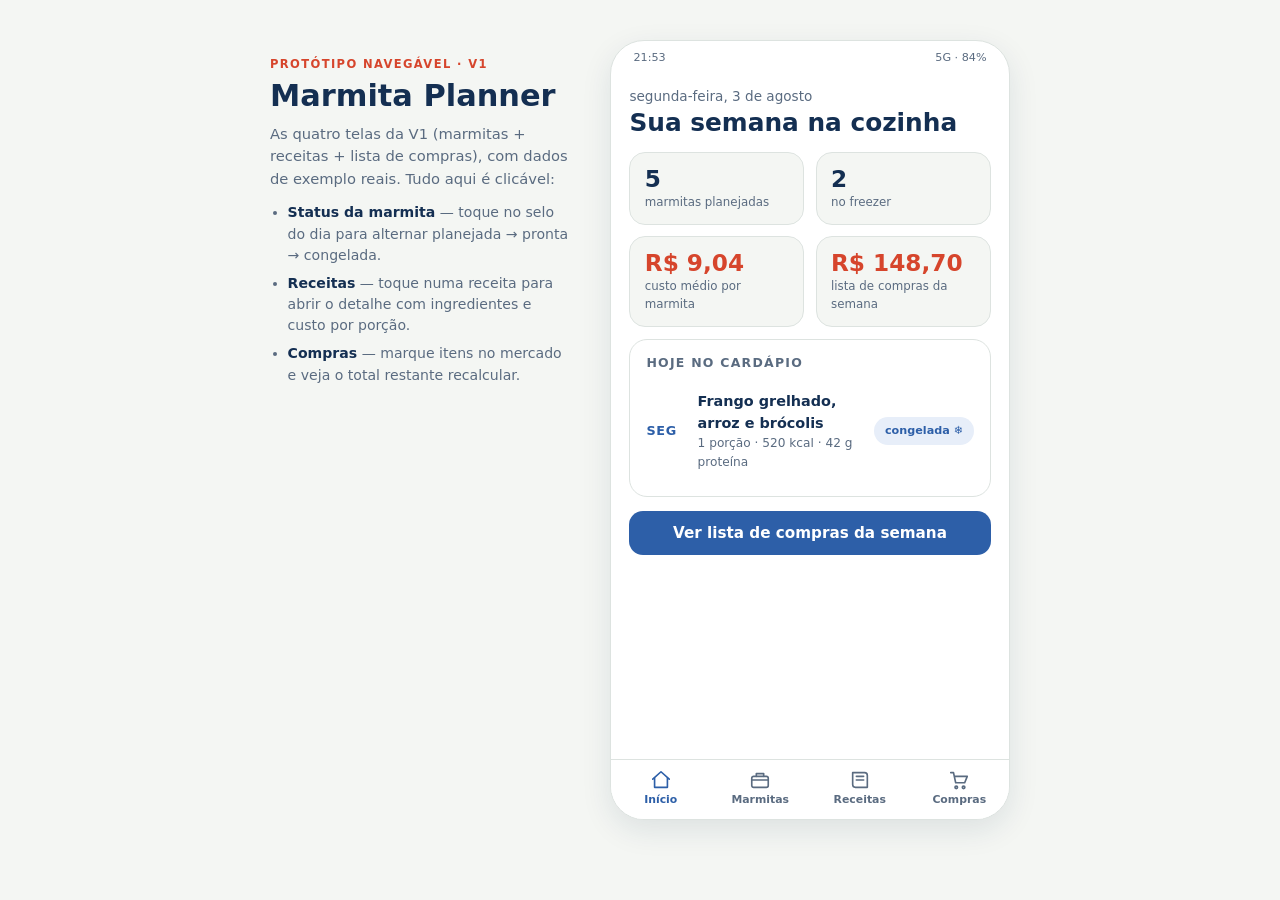
==== docs/ideias/marmita-planner/proto_v1.html @ 5da95a9b "Add Marmita Planner V1 prototype and draft data contract Navigable HTML prototype of the four V1 scr" ====
<!doctype html>
<html lang="pt-BR">
<head>
<meta charset="utf-8">
<meta name="viewport" content="width=device-width, initial-scale=1">
</head>
<body>
<title>Marmita Planner — Protótipo V1</title>
<style>
  :root {
    --papel: #F4F6F3;
    --carta: #FFFFFF;
    --tinta: #142F52;
    --tinta-fraca: #5A6B80;
    --linha: #DDE3E0;
    --azulejo: #2D5FA8;
    --azulejo-suave: #E7EEF9;
    --tomate: #D6452C;
    --tomate-suave: #FBEAE6;
    --milho: #B97F1E;
    --milho-suave: #F9EED8;
    --sombra: 0 10px 30px rgba(20, 47, 82, .10);
    --botao-texto: #FFFFFF;
    --d: "ui-rounded", "SF Pro Rounded", "Nunito", "Segoe UI", system-ui, sans-serif;
    --c: system-ui, "Segoe UI", Roboto, sans-serif;
  }
  @media (prefers-color-scheme: dark) {
    :root {
      --papel: #0E1620;
      --carta: #172230;
      --tinta: #E9EFF7;
      --tinta-fraca: #93A3B8;
      --linha: #26344655;
      --azulejo: #7CA9EA;
      --azulejo-suave: #1D3050;
      --tomate: #F0765F;
      --tomate-suave: #47201A;
      --milho: #E4B05C;
      --milho-suave: #3D2F14;
      --sombra: 0 10px 30px rgba(0, 0, 0, .45);
      --botao-texto: #0E1620;
    }
  }
  :root[data-theme="light"] {
    --papel: #F4F6F3; --carta: #FFFFFF; --tinta: #142F52; --tinta-fraca: #5A6B80;
    --linha: #DDE3E0; --azulejo: #2D5FA8; --azulejo-suave: #E7EEF9;
    --tomate: #D6452C; --tomate-suave: #FBEAE6; --milho: #B97F1E; --milho-suave: #F9EED8;
    --sombra: 0 10px 30px rgba(20, 47, 82, .10);
    --botao-texto: #FFFFFF;
  }
  :root[data-theme="dark"] {
    --papel: #0E1620; --carta: #172230; --tinta: #E9EFF7; --tinta-fraca: #93A3B8;
    --linha: #26344655; --azulejo: #7CA9EA; --azulejo-suave: #1D3050;
    --tomate: #F0765F; --tomate-suave: #47201A; --milho: #E4B05C; --milho-suave: #3D2F14;
    --sombra: 0 10px 30px rgba(0, 0, 0, .45);
    --botao-texto: #0E1620;
  }

  * { box-sizing: border-box; }
  body {
    margin: 0; background: var(--papel); color: var(--tinta);
    font-family: var(--c); line-height: 1.5;
  }
  .palco {
    min-height: 100vh; display: flex; flex-wrap: wrap; gap: 2.5rem;
    align-items: flex-start; justify-content: center; padding: 2.5rem 1rem 4rem;
  }
  .nota { max-width: 300px; padding-top: 1rem; }
  .nota .rotulo {
    font-size: .72rem; letter-spacing: .12em; text-transform: uppercase;
    color: var(--tomate); font-weight: 700;
  }
  .nota h1 {
    font-family: var(--d); font-size: 1.9rem; line-height: 1.15;
    margin: .35rem 0 .6rem; text-wrap: balance;
  }
  .nota p { color: var(--tinta-fraca); font-size: .92rem; margin: 0 0 .8rem; }
  .nota ul { color: var(--tinta-fraca); font-size: .88rem; padding-left: 1.1rem; margin: 0; }
  .nota li { margin-bottom: .45rem; }
  .nota li strong { color: var(--tinta); font-weight: 600; }

  /* ---------- moldura do celular ---------- */
  .fone {
    width: 400px; max-width: 100%; background: var(--carta);
    border: 1px solid var(--linha); border-radius: 34px; box-shadow: var(--sombra);
    overflow: hidden; display: flex; flex-direction: column; height: 780px;
  }
  .status-fake {
    display: flex; justify-content: space-between; padding: .55rem 1.4rem .2rem;
    font-size: .7rem; color: var(--tinta-fraca); font-variant-numeric: tabular-nums;
  }
  main.telas { flex: 1; overflow-y: auto; scrollbar-width: thin; }
  .tela { display: none; padding: .4rem 1.15rem 1.4rem; }
  .tela.ativa { display: block; }

  .topo { padding: .6rem 0 .9rem; }
  .topo .ola { color: var(--tinta-fraca); font-size: .85rem; }
  .topo h2 {
    font-family: var(--d); font-size: 1.55rem; margin: .1rem 0 0;
    line-height: 1.2; text-wrap: balance;
  }

  /* ---------- cartões e blocos ---------- */
  .grade { display: grid; grid-template-columns: 1fr 1fr; gap: .7rem; }
  .tile {
    background: var(--papel); border: 1px solid var(--linha);
    border-radius: 16px; padding: .8rem .9rem;
  }
  .tile .num {
    font-family: var(--d); font-size: 1.45rem; font-weight: 700;
    font-variant-numeric: tabular-nums; line-height: 1.1;
  }
  .tile .num.custo { color: var(--tomate); }
  .tile .leg { font-size: .74rem; color: var(--tinta-fraca); margin-top: .15rem; }

  .cartao {
    background: var(--carta); border: 1px solid var(--linha); border-radius: 18px;
    padding: .9rem 1rem; margin-top: .7rem;
  }
  .cartao h3 {
    margin: 0 0 .5rem; font-size: .78rem; letter-spacing: .1em;
    text-transform: uppercase; color: var(--tinta-fraca); font-weight: 700;
  }

  .botao {
    display: block; width: 100%; border: 0; cursor: pointer; text-align: center;
    background: var(--azulejo); color: var(--botao-texto); font-family: var(--d);
    font-size: .95rem; font-weight: 700; padding: .8rem 1rem;
    border-radius: 14px; margin-top: .9rem;
  }
  .botao:focus-visible, .chip:focus-visible, .aba:focus-visible, .linha-receita:focus-visible {
    outline: 2px solid var(--tomate); outline-offset: 2px;
  }

  /* ---------- marmitas ---------- */
  .dia {
    display: flex; align-items: center; gap: .8rem;
    padding: .65rem 0; border-bottom: 1px solid var(--linha);
  }
  .dia:last-child { border-bottom: 0; }
  .dia .d {
    font-family: var(--d); font-weight: 800; font-size: .8rem; width: 2.4rem;
    color: var(--azulejo); text-transform: uppercase; letter-spacing: .05em;
  }
  .dia .info { flex: 1; min-width: 0; }
  .dia .info .nome { font-size: .9rem; font-weight: 600; }
  .dia .info .sub { font-size: .76rem; color: var(--tinta-fraca); font-variant-numeric: tabular-nums; }
  .chip {
    border: 1.5px solid var(--azulejo); background: transparent; color: var(--azulejo);
    font-size: .7rem; font-weight: 700; padding: .28rem .6rem; border-radius: 999px;
    cursor: pointer; font-family: var(--d); white-space: nowrap;
  }
  .chip[data-st="pronta"] { border-color: var(--milho); background: var(--milho-suave); color: var(--milho); }
  .chip[data-st="congelada"] { border-color: transparent; background: var(--azulejo-suave); color: var(--azulejo); }
  .dica { font-size: .74rem; color: var(--tinta-fraca); margin-top: .55rem; }

  /* ---------- receitas ---------- */
  .linha-receita {
    display: flex; align-items: center; gap: .75rem; width: 100%;
    background: none; border: 0; border-bottom: 1px solid var(--linha);
    padding: .7rem 0; cursor: pointer; text-align: left; color: inherit; font: inherit;
  }
  .linha-receita:last-child { border-bottom: 0; }
  .ini {
    width: 40px; height: 40px; border-radius: 12px; background: var(--azulejo-suave);
    color: var(--azulejo); display: grid; place-items: center;
    font-family: var(--d); font-weight: 800; flex-shrink: 0;
  }
  .linha-receita .meio { flex: 1; min-width: 0; }
  .linha-receita .meio .nome { font-weight: 600; font-size: .92rem; }
  .linha-receita .meio .sub { font-size: .76rem; color: var(--tinta-fraca); }
  .preco {
    font-variant-numeric: tabular-nums; font-weight: 700; color: var(--tomate);
    font-size: .88rem; white-space: nowrap;
  }
  .preco small { font-weight: 400; color: var(--tinta-fraca); }

  .ing { display: flex; justify-content: space-between; gap: 1rem; padding: .4rem 0; border-bottom: 1px dashed var(--linha); font-size: .88rem; }
  .ing:last-child { border-bottom: 0; }
  .ing .q { color: var(--tinta-fraca); font-variant-numeric: tabular-nums; }
  .voltar {
    background: none; border: 0; color: var(--azulejo); font-weight: 700;
    font-family: var(--d); font-size: .88rem; cursor: pointer; padding: .4rem 0;
  }

  /* ---------- compras ---------- */
  .total-bar {
    display: flex; justify-content: space-between; align-items: baseline;
    background: var(--tomate-suave); border-radius: 14px; padding: .7rem .9rem;
    font-variant-numeric: tabular-nums; margin-top: .3rem;
  }
  .total-bar .rot { font-size: .78rem; color: var(--tinta-fraca); }
  .total-bar strong { font-family: var(--d); font-size: 1.15rem; color: var(--tomate); }
  .item-c { display: flex; align-items: center; gap: .7rem; padding: .5rem 0; border-bottom: 1px solid var(--linha); }
  .item-c:last-child { border-bottom: 0; }
  .item-c input { width: 1.15rem; height: 1.15rem; accent-color: var(--azulejo); flex-shrink: 0; }
  .item-c label { flex: 1; font-size: .9rem; cursor: pointer; }
  .item-c .p { font-variant-numeric: tabular-nums; font-size: .84rem; color: var(--tinta-fraca); white-space: nowrap; }
  .item-c.ok label { text-decoration: line-through; color: var(--tinta-fraca); }

  /* ---------- abas ---------- */
  .abas {
    display: grid; grid-template-columns: repeat(4, 1fr);
    border-top: 1px solid var(--linha); background: var(--carta);
  }
  .aba {
    background: none; border: 0; cursor: pointer; padding: .55rem 0 .8rem;
    display: flex; flex-direction: column; align-items: center; gap: .15rem;
    color: var(--tinta-fraca); font-family: var(--d); font-size: .68rem; font-weight: 700;
  }
  .aba svg { width: 22px; height: 22px; stroke: currentColor; fill: none; stroke-width: 1.8; stroke-linecap: round; stroke-linejoin: round; }
  .aba.ativa { color: var(--azulejo); }

  @media (prefers-reduced-motion: no-preference) {
    .tela.ativa { animation: surge .18s ease-out; }
    @keyframes surge { from { opacity: .4; transform: translateY(4px); } to { opacity: 1; transform: none; } }
  }
  @media (max-width: 760px) {
    .palco { padding-top: 1.2rem; gap: 1.2rem; }
    .fone { height: 82vh; min-height: 560px; }
  }
</style>

<div class="palco">
  <aside class="nota">
    <div class="rotulo">Protótipo navegável · V1</div>
    <h1>Marmita Planner</h1>
    <p>As quatro telas da V1 (marmitas + receitas + lista de compras), com dados de exemplo reais. Tudo aqui é clicável:</p>
    <ul>
      <li><strong>Status da marmita</strong> — toque no selo do dia para alternar planejada → pronta → congelada.</li>
      <li><strong>Receitas</strong> — toque numa receita para abrir o detalhe com ingredientes e custo por porção.</li>
      <li><strong>Compras</strong> — marque itens no mercado e veja o total restante recalcular.</li>
    </ul>
  </aside>

  <div class="fone">
    <div class="status-fake"><span>21:53</span><span>5G · 84%</span></div>
    <main class="telas">

      <!-- INÍCIO -->
      <section class="tela ativa" id="tela-inicio">
        <div class="topo">
          <div class="ola">segunda-feira, 3 de agosto</div>
          <h2>Sua semana na cozinha</h2>
        </div>
        <div class="grade">
          <div class="tile"><div class="num">5</div><div class="leg">marmitas planejadas</div></div>
          <div class="tile"><div class="num">2</div><div class="leg">no freezer</div></div>
          <div class="tile"><div class="num custo">R$ 9,04</div><div class="leg">custo médio por marmita</div></div>
          <div class="tile"><div class="num custo">R$ 148,70</div><div class="leg">lista de compras da semana</div></div>
        </div>
        <div class="cartao">
          <h3>Hoje no cardápio</h3>
          <div class="dia" style="border-bottom:0">
            <span class="d">seg</span>
            <div class="info">
              <div class="nome">Frango grelhado, arroz e brócolis</div>
              <div class="sub">1 porção · 520 kcal · 42 g proteína</div>
            </div>
            <span class="chip" data-st="congelada">congelada ❄</span>
          </div>
        </div>
        <button class="botao" data-ir="tela-compras">Ver lista de compras da semana</button>
      </section>

      <!-- MARMITAS -->
      <section class="tela" id="tela-marmitas">
        <div class="topo"><h2>Marmitas da semana</h2></div>
        <div class="cartao">
          <h3>3 – 7 de agosto</h3>
          <div class="dia">
            <span class="d">seg</span>
            <div class="info"><div class="nome">Frango grelhado, arroz e brócolis</div><div class="sub">R$ 8,40 / porção</div></div>
            <button class="chip st" data-st="congelada">congelada ❄</button>
          </div>
          <div class="dia">
            <span class="d">ter</span>
            <div class="info"><div class="nome">Frango grelhado, arroz e brócolis</div><div class="sub">R$ 8,40 / porção</div></div>
            <button class="chip st" data-st="congelada">congelada ❄</button>
          </div>
          <div class="dia">
            <span class="d">qua</span>
            <div class="info"><div class="nome">Carne moída com abóbora e feijão</div><div class="sub">R$ 9,10 / porção</div></div>
            <button class="chip st" data-st="pronta">pronta</button>
          </div>
          <div class="dia">
            <span class="d">qui</span>
            <div class="info"><div class="nome">Strogonoff de frango com arroz</div><div class="sub">R$ 10,80 / porção</div></div>
            <button class="chip st" data-st="planejada">planejada</button>
          </div>
          <div class="dia">
            <span class="d">sex</span>
            <div class="info"><div class="nome">Strogonoff de frango com arroz</div><div class="sub">R$ 10,80 / porção</div></div>
            <button class="chip st" data-st="planejada">planejada</button>
          </div>
        </div>
        <p class="dica">Toque no selo para atualizar o status da marmita.</p>
        <button class="botao" data-ir="tela-receitas">Montar a próxima semana</button>
      </section>

      <!-- RECEITAS -->
      <section class="tela" id="tela-receitas">
        <div class="topo"><h2>Receitas</h2></div>
        <div class="cartao">
          <h3>Suas receitas · custo por porção</h3>
          <button class="linha-receita" data-ir="tela-detalhe">
            <span class="ini">FG</span>
            <span class="meio"><span class="nome">Frango grelhado, arroz e brócolis</span><br>
            <span class="sub">rende 6 porções · 520 kcal</span></span>
            <span class="preco">R$ 8,40</span>
          </button>
          <button class="linha-receita">
            <span class="ini">CM</span>
            <span class="meio"><span class="nome">Carne moída com abóbora e feijão</span><br>
            <span class="sub">rende 8 porções · 480 kcal</span></span>
            <span class="preco">R$ 9,10</span>
          </button>
          <button class="linha-receita">
            <span class="ini">SF</span>
            <span class="meio"><span class="nome">Strogonoff de frango com arroz</span><br>
            <span class="sub">rende 6 porções · 610 kcal</span></span>
            <span class="preco">R$ 10,80</span>
          </button>
          <button class="linha-receita">
            <span class="ini">OF</span>
            <span class="meio"><span class="nome">Omelete de forno com legumes</span><br>
            <span class="sub">rende 4 porções · 320 kcal</span></span>
            <span class="preco">R$ 5,20</span>
          </button>
          <button class="linha-receita">
            <span class="ini">EB</span>
            <span class="meio"><span class="nome">Escondidinho de batata-doce</span><br>
            <span class="sub">rende 6 porções · 450 kcal</span></span>
            <span class="preco">R$ 7,60</span>
          </button>
        </div>
        <button class="botao">Nova receita</button>
      </section>

      <!-- DETALHE DA RECEITA -->
      <section class="tela" id="tela-detalhe">
        <button class="voltar" data-ir="tela-receitas">‹ Receitas</button>
        <div class="topo" style="padding-top:0">
          <h2>Frango grelhado, arroz e brócolis</h2>
          <div class="ola">Rende 6 porções · custo total R$ 50,40 · <strong style="color:var(--tomate)">R$ 8,40/porção</strong></div>
        </div>
        <div class="cartao">
          <h3>Ingredientes</h3>
          <div class="ing"><span>Peito de frango</span><span class="q">1,2 kg · R$ 22,68</span></div>
          <div class="ing"><span>Arroz branco</span><span class="q">500 g · R$ 2,49</span></div>
          <div class="ing"><span>Brócolis</span><span class="q">2 maços · R$ 9,00</span></div>
          <div class="ing"><span>Alho, azeite e temperos</span><span class="q">— · R$ 4,23</span></div>
          <div class="ing"><span>Cenoura</span><span class="q">300 g · R$ 2,10</span></div>
        </div>
        <div class="cartao">
          <h3>Por porção</h3>
          <div class="grade">
            <div class="tile"><div class="num">520</div><div class="leg">kcal</div></div>
            <div class="tile"><div class="num">42 g</div><div class="leg">proteína</div></div>
          </div>
        </div>
        <button class="botao" data-ir="tela-marmitas">Usar nas marmitas da semana</button>
      </section>

      <!-- COMPRAS -->
      <section class="tela" id="tela-compras">
        <div class="topo">
          <h2>Lista de compras</h2>
          <div class="ola">Gerada a partir das marmitas de 3–7 de agosto</div>
        </div>
        <div class="total-bar">
          <span class="rot">Falta comprar</span>
          <strong id="falta">R$ 148,70</strong>
        </div>
        <div class="cartao">
          <h3>Açougue</h3>
          <div class="item-c"><input type="checkbox" id="i1" data-p="37.80"><label for="i1">Peito de frango · 2 kg</label><span class="p">R$ 37,80</span></div>
          <div class="item-c"><input type="checkbox" id="i2" data-p="42.00"><label for="i2">Patinho moído · 1 kg</label><span class="p">R$ 42,00</span></div>
        </div>
        <div class="cartao">
          <h3>Hortifrúti</h3>
          <div class="item-c"><input type="checkbox" id="i3" data-p="9.00"><label for="i3">Brócolis · 2 maços</label><span class="p">R$ 9,00</span></div>
          <div class="item-c"><input type="checkbox" id="i4" data-p="6.50"><label for="i4">Abóbora cabotiá · 1 kg</label><span class="p">R$ 6,50</span></div>
          <div class="item-c"><input type="checkbox" id="i5" data-p="4.20"><label for="i5">Cebola · 1 kg</label><span class="p">R$ 4,20</span></div>
          <div class="item-c"><input type="checkbox" id="i6" data-p="5.90"><label for="i6">Cenoura · 1 kg</label><span class="p">R$ 5,90</span></div>
        </div>
        <div class="cartao">
          <h3>Mercearia</h3>
          <div class="item-c"><input type="checkbox" id="i7" data-p="24.90"><label for="i7">Arroz · 5 kg</label><span class="p">R$ 24,90</span></div>
          <div class="item-c"><input type="checkbox" id="i8" data-p="8.90"><label for="i8">Feijão-carioca · 1 kg</label><span class="p">R$ 8,90</span></div>
          <div class="item-c"><input type="checkbox" id="i9" data-p="6.40"><label for="i9">Creme de leite · 2 cx</label><span class="p">R$ 6,40</span></div>
          <div class="item-c"><input type="checkbox" id="i10" data-p="3.10"><label for="i10">Extrato de tomate</label><span class="p">R$ 3,10</span></div>
        </div>
      </section>
    </main>

    <nav class="abas">
      <button class="aba ativa" data-ir="tela-inicio" data-tab="1">
        <svg viewBox="0 0 24 24"><path d="M3 11l9-8 9 8"/><path d="M5 10v10h14V10"/></svg>Início
      </button>
      <button class="aba" data-ir="tela-marmitas" data-tab="1">
        <svg viewBox="0 0 24 24"><rect x="3" y="8" width="18" height="12" rx="2"/><path d="M3 12h18M8 8V5h8v3"/></svg>Marmitas
      </button>
      <button class="aba" data-ir="tela-receitas" data-tab="1">
        <svg viewBox="0 0 24 24"><path d="M4 4h13a3 3 0 0 1 3 3v13H7a3 3 0 0 1-3-3z"/><path d="M8 8h8M8 12h8"/></svg>Receitas
      </button>
      <button class="aba" data-ir="tela-compras" data-tab="1">
        <svg viewBox="0 0 24 24"><circle cx="9" cy="20" r="1.4"/><circle cx="17" cy="20" r="1.4"/><path d="M3 4h3l2.4 11h9.8L21 8H7"/></svg>Compras
      </button>
    </nav>
  </div>
</div>

<script>
  const telas = document.querySelectorAll('.tela');
  const abas = document.querySelectorAll('.aba');
  const mapaAba = { 'tela-inicio': 0, 'tela-marmitas': 1, 'tela-receitas': 2, 'tela-detalhe': 2, 'tela-compras': 3 };

  function irPara(id) {
    telas.forEach(t => t.classList.toggle('ativa', t.id === id));
    abas.forEach((a, i) => a.classList.toggle('ativa', i === mapaAba[id]));
    document.querySelector('.telas').scrollTop = 0;
  }
  document.querySelectorAll('[data-ir]').forEach(el =>
    el.addEventListener('click', () => irPara(el.dataset.ir)));

  const ordem = ['planejada', 'pronta', 'congelada'];
  const rotulo = { planejada: 'planejada', pronta: 'pronta', congelada: 'congelada ❄' };
  document.querySelectorAll('.chip.st').forEach(ch =>
    ch.addEventListener('click', () => {
      const prox = ordem[(ordem.indexOf(ch.dataset.st) + 1) % ordem.length];
      ch.dataset.st = prox;
      ch.textContent = rotulo[prox];
    }));

  const caixas = document.querySelectorAll('.item-c input');
  const falta = document.getElementById('falta');
  function recalc() {
    let resta = 0;
    caixas.forEach(c => {
      c.closest('.item-c').classList.toggle('ok', c.checked);
      if (!c.checked) resta += parseFloat(c.dataset.p);
    });
    falta.textContent = 'R$ ' + resta.toFixed(2).replace('.', ',');
  }
  caixas.forEach(c => c.addEventListener('change', recalc));
</script>
</body>
</html>
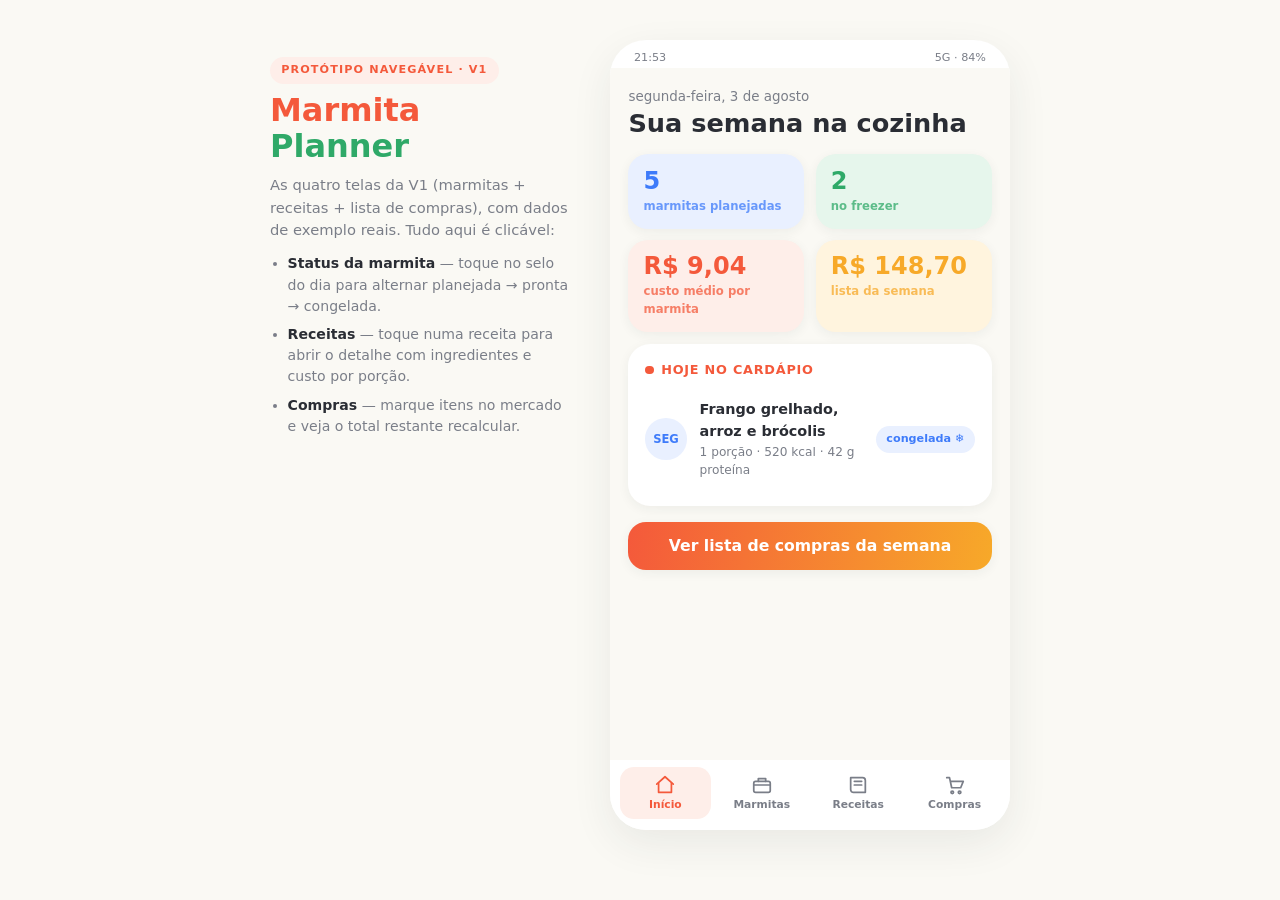
==== commit 44b84ba8: "Redesign Marmita Planner prototype with a cleaner, joyful palette Borderless cards on soft shadows, " ====
--- a/docs/ideias/marmita-planner/proto_v1.html
+++ b/docs/ideias/marmita-planner/proto_v1.html
@@ -8,212 +8,204 @@
 <title>Marmita Planner — Protótipo V1</title>
 <style>
   :root {
-    --papel: #F4F6F3;
+    --fundo: #FAF9F4;
     --carta: #FFFFFF;
-    --tinta: #142F52;
-    --tinta-fraca: #5A6B80;
-    --linha: #DDE3E0;
-    --azulejo: #2D5FA8;
-    --azulejo-suave: #E7EEF9;
-    --tomate: #D6452C;
-    --tomate-suave: #FBEAE6;
-    --milho: #B97F1E;
-    --milho-suave: #F9EED8;
-    --sombra: 0 10px 30px rgba(20, 47, 82, .10);
+    --tinta: #2A2D34;
+    --tinta-fraca: #7A7E88;
+    --linha: #EFEDE6;
+
+    --coral: #F4593B;      --coral-suave: #FEEEE9;
+    --manga: #F7A929;      --manga-suave: #FFF4DE;
+    --folha: #2FA968;      --folha-suave: #E6F6EC;
+    --mirtilo: #3E7BFA;    --mirtilo-suave: #E9F0FF;
+    --uva: #A05CD5;        --uva-suave: #F4EBFC;
+
     --botao-texto: #FFFFFF;
+    --sombra: 0 14px 40px rgba(42, 45, 52, .08);
+    --sombra-mini: 0 3px 12px rgba(42, 45, 52, .06);
     --d: "ui-rounded", "SF Pro Rounded", "Nunito", "Segoe UI", system-ui, sans-serif;
     --c: system-ui, "Segoe UI", Roboto, sans-serif;
   }
   @media (prefers-color-scheme: dark) {
     :root {
-      --papel: #0E1620;
-      --carta: #172230;
-      --tinta: #E9EFF7;
-      --tinta-fraca: #93A3B8;
-      --linha: #26344655;
-      --azulejo: #7CA9EA;
-      --azulejo-suave: #1D3050;
-      --tomate: #F0765F;
-      --tomate-suave: #47201A;
-      --milho: #E4B05C;
-      --milho-suave: #3D2F14;
-      --sombra: 0 10px 30px rgba(0, 0, 0, .45);
-      --botao-texto: #0E1620;
+      --fundo: #14161B;
+      --carta: #1E2128;
+      --tinta: #F0F1F4;
+      --tinta-fraca: #9BA0AB;
+      --linha: #2B2F38;
+      --coral: #FF7A5C;      --coral-suave: #3A241E;
+      --manga: #FFBE4D;      --manga-suave: #3A2F17;
+      --folha: #52C98A;      --folha-suave: #1B3327;
+      --mirtilo: #7AA5FF;    --mirtilo-suave: #1F2A44;
+      --uva: #C08BEA;        --uva-suave: #33243F;
+      --botao-texto: #14161B;
+      --sombra: 0 14px 40px rgba(0, 0, 0, .5);
+      --sombra-mini: 0 3px 12px rgba(0, 0, 0, .35);
     }
   }
   :root[data-theme="light"] {
-    --papel: #F4F6F3; --carta: #FFFFFF; --tinta: #142F52; --tinta-fraca: #5A6B80;
-    --linha: #DDE3E0; --azulejo: #2D5FA8; --azulejo-suave: #E7EEF9;
-    --tomate: #D6452C; --tomate-suave: #FBEAE6; --milho: #B97F1E; --milho-suave: #F9EED8;
-    --sombra: 0 10px 30px rgba(20, 47, 82, .10);
-    --botao-texto: #FFFFFF;
+    --fundo: #FAF9F4; --carta: #FFFFFF; --tinta: #2A2D34; --tinta-fraca: #7A7E88; --linha: #EFEDE6;
+    --coral: #F4593B; --coral-suave: #FEEEE9; --manga: #F7A929; --manga-suave: #FFF4DE;
+    --folha: #2FA968; --folha-suave: #E6F6EC; --mirtilo: #3E7BFA; --mirtilo-suave: #E9F0FF;
+    --uva: #A05CD5; --uva-suave: #F4EBFC; --botao-texto: #FFFFFF;
+    --sombra: 0 14px 40px rgba(42, 45, 52, .08); --sombra-mini: 0 3px 12px rgba(42, 45, 52, .06);
   }
   :root[data-theme="dark"] {
-    --papel: #0E1620; --carta: #172230; --tinta: #E9EFF7; --tinta-fraca: #93A3B8;
-    --linha: #26344655; --azulejo: #7CA9EA; --azulejo-suave: #1D3050;
-    --tomate: #F0765F; --tomate-suave: #47201A; --milho: #E4B05C; --milho-suave: #3D2F14;
-    --sombra: 0 10px 30px rgba(0, 0, 0, .45);
-    --botao-texto: #0E1620;
+    --fundo: #14161B; --carta: #1E2128; --tinta: #F0F1F4; --tinta-fraca: #9BA0AB; --linha: #2B2F38;
+    --coral: #FF7A5C; --coral-suave: #3A241E; --manga: #FFBE4D; --manga-suave: #3A2F17;
+    --folha: #52C98A; --folha-suave: #1B3327; --mirtilo: #7AA5FF; --mirtilo-suave: #1F2A44;
+    --uva: #C08BEA; --uva-suave: #33243F; --botao-texto: #14161B;
+    --sombra: 0 14px 40px rgba(0, 0, 0, .5); --sombra-mini: 0 3px 12px rgba(0, 0, 0, .35);
   }
 
   * { box-sizing: border-box; }
-  body {
-    margin: 0; background: var(--papel); color: var(--tinta);
-    font-family: var(--c); line-height: 1.5;
-  }
+  body { margin: 0; background: var(--fundo); color: var(--tinta); font-family: var(--c); line-height: 1.5; }
+
   .palco {
     min-height: 100vh; display: flex; flex-wrap: wrap; gap: 2.5rem;
     align-items: flex-start; justify-content: center; padding: 2.5rem 1rem 4rem;
   }
   .nota { max-width: 300px; padding-top: 1rem; }
   .nota .rotulo {
-    font-size: .72rem; letter-spacing: .12em; text-transform: uppercase;
-    color: var(--tomate); font-weight: 700;
-  }
-  .nota h1 {
-    font-family: var(--d); font-size: 1.9rem; line-height: 1.15;
-    margin: .35rem 0 .6rem; text-wrap: balance;
-  }
+    display: inline-block; font-size: .7rem; letter-spacing: .1em; text-transform: uppercase;
+    color: var(--coral); background: var(--coral-suave); font-weight: 800;
+    padding: .3rem .7rem; border-radius: 999px;
+  }
+  .nota h1 { font-family: var(--d); font-size: 2rem; line-height: 1.12; margin: .6rem 0 .6rem; text-wrap: balance; }
+  .nota h1 .cor1 { color: var(--coral); } .nota h1 .cor2 { color: var(--folha); }
   .nota p { color: var(--tinta-fraca); font-size: .92rem; margin: 0 0 .8rem; }
   .nota ul { color: var(--tinta-fraca); font-size: .88rem; padding-left: 1.1rem; margin: 0; }
   .nota li { margin-bottom: .45rem; }
   .nota li strong { color: var(--tinta); font-weight: 600; }
 
-  /* ---------- moldura do celular ---------- */
+  /* ---------- moldura ---------- */
   .fone {
-    width: 400px; max-width: 100%; background: var(--carta);
-    border: 1px solid var(--linha); border-radius: 34px; box-shadow: var(--sombra);
-    overflow: hidden; display: flex; flex-direction: column; height: 780px;
+    width: 400px; max-width: 100%; background: var(--carta); border-radius: 36px;
+    box-shadow: var(--sombra); overflow: hidden; display: flex; flex-direction: column; height: 790px;
   }
   .status-fake {
-    display: flex; justify-content: space-between; padding: .55rem 1.4rem .2rem;
+    display: flex; justify-content: space-between; padding: .6rem 1.5rem .1rem;
     font-size: .7rem; color: var(--tinta-fraca); font-variant-numeric: tabular-nums;
   }
-  main.telas { flex: 1; overflow-y: auto; scrollbar-width: thin; }
-  .tela { display: none; padding: .4rem 1.15rem 1.4rem; }
+  main.telas { flex: 1; overflow-y: auto; scrollbar-width: thin; background: var(--fundo); }
+  .tela { display: none; padding: .5rem 1.15rem 1.5rem; }
   .tela.ativa { display: block; }
 
-  .topo { padding: .6rem 0 .9rem; }
-  .topo .ola { color: var(--tinta-fraca); font-size: .85rem; }
-  .topo h2 {
-    font-family: var(--d); font-size: 1.55rem; margin: .1rem 0 0;
-    line-height: 1.2; text-wrap: balance;
-  }
-
-  /* ---------- cartões e blocos ---------- */
+  .topo { padding: .7rem 0 1rem; }
+  .topo .ola { color: var(--tinta-fraca); font-size: .84rem; }
+  .topo h2 { font-family: var(--d); font-size: 1.6rem; margin: .1rem 0 0; line-height: 1.15; text-wrap: balance; }
+
+  /* ---------- blocos ---------- */
   .grade { display: grid; grid-template-columns: 1fr 1fr; gap: .7rem; }
-  .tile {
-    background: var(--papel); border: 1px solid var(--linha);
-    border-radius: 16px; padding: .8rem .9rem;
-  }
-  .tile .num {
-    font-family: var(--d); font-size: 1.45rem; font-weight: 700;
-    font-variant-numeric: tabular-nums; line-height: 1.1;
-  }
-  .tile .num.custo { color: var(--tomate); }
-  .tile .leg { font-size: .74rem; color: var(--tinta-fraca); margin-top: .15rem; }
-
-  .cartao {
-    background: var(--carta); border: 1px solid var(--linha); border-radius: 18px;
-    padding: .9rem 1rem; margin-top: .7rem;
-  }
-  .cartao h3 {
-    margin: 0 0 .5rem; font-size: .78rem; letter-spacing: .1em;
-    text-transform: uppercase; color: var(--tinta-fraca); font-weight: 700;
-  }
+  .tile { border-radius: 20px; padding: .85rem .95rem; box-shadow: var(--sombra-mini); }
+  .tile .num { font-family: var(--d); font-size: 1.5rem; font-weight: 800; font-variant-numeric: tabular-nums; line-height: 1.1; }
+  .tile .leg { font-size: .73rem; margin-top: .2rem; font-weight: 600; opacity: .75; }
+  .tile.t-coral   { background: var(--coral-suave);   color: var(--coral); }
+  .tile.t-manga   { background: var(--manga-suave);   color: var(--manga); }
+  .tile.t-folha   { background: var(--folha-suave);   color: var(--folha); }
+  .tile.t-mirtilo { background: var(--mirtilo-suave); color: var(--mirtilo); }
+
+  .cartao { background: var(--carta); border-radius: 22px; padding: 1rem 1.05rem; margin-top: .8rem; box-shadow: var(--sombra-mini); }
+  .cartao h3 { margin: 0 0 .55rem; font-family: var(--d); font-size: .8rem; letter-spacing: .06em; text-transform: uppercase; font-weight: 800; display: flex; align-items: center; gap: .45rem; }
+  .cartao h3 .ponto { width: .55rem; height: .55rem; border-radius: 50%; display: inline-block; }
+  .h-coral { color: var(--coral); }   .h-coral .ponto { background: var(--coral); }
+  .h-manga { color: var(--manga); }   .h-manga .ponto { background: var(--manga); }
+  .h-folha { color: var(--folha); }   .h-folha .ponto { background: var(--folha); }
+  .h-mirtilo { color: var(--mirtilo); } .h-mirtilo .ponto { background: var(--mirtilo); }
+  .h-uva { color: var(--uva); }       .h-uva .ponto { background: var(--uva); }
 
   .botao {
     display: block; width: 100%; border: 0; cursor: pointer; text-align: center;
-    background: var(--azulejo); color: var(--botao-texto); font-family: var(--d);
-    font-size: .95rem; font-weight: 700; padding: .8rem 1rem;
-    border-radius: 14px; margin-top: .9rem;
-  }
+    background: linear-gradient(100deg, var(--coral), var(--manga));
+    color: var(--botao-texto); font-family: var(--d); font-size: .98rem; font-weight: 800;
+    padding: .9rem 1rem; border-radius: 18px; margin-top: 1rem; box-shadow: var(--sombra-mini);
+  }
+  .botao.b-folha { background: linear-gradient(100deg, var(--folha), var(--mirtilo)); }
   .botao:focus-visible, .chip:focus-visible, .aba:focus-visible, .linha-receita:focus-visible {
-    outline: 2px solid var(--tomate); outline-offset: 2px;
+    outline: 2.5px solid var(--mirtilo); outline-offset: 2px;
   }
 
   /* ---------- marmitas ---------- */
-  .dia {
-    display: flex; align-items: center; gap: .8rem;
-    padding: .65rem 0; border-bottom: 1px solid var(--linha);
-  }
+  .dia { display: flex; align-items: center; gap: .8rem; padding: .68rem 0; border-bottom: 1px solid var(--linha); }
   .dia:last-child { border-bottom: 0; }
   .dia .d {
-    font-family: var(--d); font-weight: 800; font-size: .8rem; width: 2.4rem;
-    color: var(--azulejo); text-transform: uppercase; letter-spacing: .05em;
+    font-family: var(--d); font-weight: 800; font-size: .72rem; width: 2.6rem; height: 2.6rem;
+    border-radius: 50%; display: grid; place-items: center; flex-shrink: 0;
+    background: var(--mirtilo-suave); color: var(--mirtilo); text-transform: uppercase;
   }
   .dia .info { flex: 1; min-width: 0; }
   .dia .info .nome { font-size: .9rem; font-weight: 600; }
   .dia .info .sub { font-size: .76rem; color: var(--tinta-fraca); font-variant-numeric: tabular-nums; }
   .chip {
-    border: 1.5px solid var(--azulejo); background: transparent; color: var(--azulejo);
-    font-size: .7rem; font-weight: 700; padding: .28rem .6rem; border-radius: 999px;
+    border: 0; background: var(--mirtilo-suave); color: var(--mirtilo);
+    font-size: .7rem; font-weight: 800; padding: .32rem .65rem; border-radius: 999px;
     cursor: pointer; font-family: var(--d); white-space: nowrap;
   }
-  .chip[data-st="pronta"] { border-color: var(--milho); background: var(--milho-suave); color: var(--milho); }
-  .chip[data-st="congelada"] { border-color: transparent; background: var(--azulejo-suave); color: var(--azulejo); }
-  .dica { font-size: .74rem; color: var(--tinta-fraca); margin-top: .55rem; }
+  .chip[data-st="planejada"] { background: var(--uva-suave); color: var(--uva); }
+  .chip[data-st="pronta"] { background: var(--manga-suave); color: var(--manga); }
+  .chip[data-st="congelada"] { background: var(--mirtilo-suave); color: var(--mirtilo); }
+  .dica { font-size: .74rem; color: var(--tinta-fraca); margin-top: .6rem; }
 
   /* ---------- receitas ---------- */
   .linha-receita {
     display: flex; align-items: center; gap: .75rem; width: 100%;
     background: none; border: 0; border-bottom: 1px solid var(--linha);
-    padding: .7rem 0; cursor: pointer; text-align: left; color: inherit; font: inherit;
+    padding: .72rem 0; cursor: pointer; text-align: left; color: inherit; font: inherit;
   }
   .linha-receita:last-child { border-bottom: 0; }
   .ini {
-    width: 40px; height: 40px; border-radius: 12px; background: var(--azulejo-suave);
-    color: var(--azulejo); display: grid; place-items: center;
-    font-family: var(--d); font-weight: 800; flex-shrink: 0;
-  }
+    width: 42px; height: 42px; border-radius: 14px; display: grid; place-items: center;
+    font-family: var(--d); font-weight: 800; font-size: .85rem; flex-shrink: 0;
+  }
+  .ini.c1 { background: var(--folha-suave); color: var(--folha); }
+  .ini.c2 { background: var(--coral-suave); color: var(--coral); }
+  .ini.c3 { background: var(--manga-suave); color: var(--manga); }
+  .ini.c4 { background: var(--mirtilo-suave); color: var(--mirtilo); }
+  .ini.c5 { background: var(--uva-suave); color: var(--uva); }
   .linha-receita .meio { flex: 1; min-width: 0; }
   .linha-receita .meio .nome { font-weight: 600; font-size: .92rem; }
   .linha-receita .meio .sub { font-size: .76rem; color: var(--tinta-fraca); }
-  .preco {
-    font-variant-numeric: tabular-nums; font-weight: 700; color: var(--tomate);
-    font-size: .88rem; white-space: nowrap;
-  }
-  .preco small { font-weight: 400; color: var(--tinta-fraca); }
-
-  .ing { display: flex; justify-content: space-between; gap: 1rem; padding: .4rem 0; border-bottom: 1px dashed var(--linha); font-size: .88rem; }
+  .preco { font-variant-numeric: tabular-nums; font-family: var(--d); font-weight: 800; color: var(--coral); font-size: .9rem; white-space: nowrap; }
+
+  .ing { display: flex; justify-content: space-between; gap: 1rem; padding: .42rem 0; border-bottom: 1px dashed var(--linha); font-size: .88rem; }
   .ing:last-child { border-bottom: 0; }
   .ing .q { color: var(--tinta-fraca); font-variant-numeric: tabular-nums; }
-  .voltar {
-    background: none; border: 0; color: var(--azulejo); font-weight: 700;
-    font-family: var(--d); font-size: .88rem; cursor: pointer; padding: .4rem 0;
-  }
+  .voltar { background: none; border: 0; color: var(--mirtilo); font-weight: 800; font-family: var(--d); font-size: .88rem; cursor: pointer; padding: .4rem 0; }
 
   /* ---------- compras ---------- */
   .total-bar {
-    display: flex; justify-content: space-between; align-items: baseline;
-    background: var(--tomate-suave); border-radius: 14px; padding: .7rem .9rem;
-    font-variant-numeric: tabular-nums; margin-top: .3rem;
-  }
-  .total-bar .rot { font-size: .78rem; color: var(--tinta-fraca); }
-  .total-bar strong { font-family: var(--d); font-size: 1.15rem; color: var(--tomate); }
+    display: flex; justify-content: space-between; align-items: center;
+    background: linear-gradient(100deg, var(--folha-suave), var(--mirtilo-suave));
+    border-radius: 18px; padding: .8rem 1rem; font-variant-numeric: tabular-nums; margin-top: .3rem;
+  }
+  .total-bar .rot { font-size: .78rem; font-weight: 700; color: var(--tinta-fraca); }
+  .total-bar strong { font-family: var(--d); font-size: 1.25rem; color: var(--folha); }
   .item-c { display: flex; align-items: center; gap: .7rem; padding: .5rem 0; border-bottom: 1px solid var(--linha); }
   .item-c:last-child { border-bottom: 0; }
-  .item-c input { width: 1.15rem; height: 1.15rem; accent-color: var(--azulejo); flex-shrink: 0; }
+  .item-c input { width: 1.2rem; height: 1.2rem; accent-color: var(--folha); flex-shrink: 0; }
   .item-c label { flex: 1; font-size: .9rem; cursor: pointer; }
   .item-c .p { font-variant-numeric: tabular-nums; font-size: .84rem; color: var(--tinta-fraca); white-space: nowrap; }
   .item-c.ok label { text-decoration: line-through; color: var(--tinta-fraca); }
 
   /* ---------- abas ---------- */
-  .abas {
-    display: grid; grid-template-columns: repeat(4, 1fr);
-    border-top: 1px solid var(--linha); background: var(--carta);
-  }
+  .abas { display: grid; grid-template-columns: repeat(4, 1fr); background: var(--carta); padding: .45rem .6rem .7rem; gap: .3rem; }
   .aba {
-    background: none; border: 0; cursor: pointer; padding: .55rem 0 .8rem;
-    display: flex; flex-direction: column; align-items: center; gap: .15rem;
-    color: var(--tinta-fraca); font-family: var(--d); font-size: .68rem; font-weight: 700;
-  }
-  .aba svg { width: 22px; height: 22px; stroke: currentColor; fill: none; stroke-width: 1.8; stroke-linecap: round; stroke-linejoin: round; }
-  .aba.ativa { color: var(--azulejo); }
+    background: none; border: 0; cursor: pointer; padding: .45rem 0 .5rem;
+    display: flex; flex-direction: column; align-items: center; gap: .12rem;
+    color: var(--tinta-fraca); font-family: var(--d); font-size: .67rem; font-weight: 800;
+    border-radius: 14px;
+  }
+  .aba svg { width: 22px; height: 22px; stroke: currentColor; fill: none; stroke-width: 1.9; stroke-linecap: round; stroke-linejoin: round; }
+  .aba.ativa[data-cor="coral"]   { color: var(--coral);   background: var(--coral-suave); }
+  .aba.ativa[data-cor="folha"]   { color: var(--folha);   background: var(--folha-suave); }
+  .aba.ativa[data-cor="manga"]   { color: var(--manga);   background: var(--manga-suave); }
+  .aba.ativa[data-cor="mirtilo"] { color: var(--mirtilo); background: var(--mirtilo-suave); }
 
   @media (prefers-reduced-motion: no-preference) {
     .tela.ativa { animation: surge .18s ease-out; }
     @keyframes surge { from { opacity: .4; transform: translateY(4px); } to { opacity: 1; transform: none; } }
+    .chip, .aba, .botao { transition: transform .12s ease; }
+    .botao:active, .chip:active { transform: scale(.96); }
   }
   @media (max-width: 760px) {
     .palco { padding-top: 1.2rem; gap: 1.2rem; }
@@ -224,7 +216,7 @@
 <div class="palco">
   <aside class="nota">
     <div class="rotulo">Protótipo navegável · V1</div>
-    <h1>Marmita Planner</h1>
+    <h1><span class="cor1">Marmita</span> <span class="cor2">Planner</span></h1>
     <p>As quatro telas da V1 (marmitas + receitas + lista de compras), com dados de exemplo reais. Tudo aqui é clicável:</p>
     <ul>
       <li><strong>Status da marmita</strong> — toque no selo do dia para alternar planejada → pronta → congelada.</li>
@@ -244,13 +236,13 @@
           <h2>Sua semana na cozinha</h2>
         </div>
         <div class="grade">
-          <div class="tile"><div class="num">5</div><div class="leg">marmitas planejadas</div></div>
-          <div class="tile"><div class="num">2</div><div class="leg">no freezer</div></div>
-          <div class="tile"><div class="num custo">R$ 9,04</div><div class="leg">custo médio por marmita</div></div>
-          <div class="tile"><div class="num custo">R$ 148,70</div><div class="leg">lista de compras da semana</div></div>
-        </div>
-        <div class="cartao">
-          <h3>Hoje no cardápio</h3>
+          <div class="tile t-mirtilo"><div class="num">5</div><div class="leg">marmitas planejadas</div></div>
+          <div class="tile t-folha"><div class="num">2</div><div class="leg">no freezer</div></div>
+          <div class="tile t-coral"><div class="num">R$ 9,04</div><div class="leg">custo médio por marmita</div></div>
+          <div class="tile t-manga"><div class="num">R$ 148,70</div><div class="leg">lista da semana</div></div>
+        </div>
+        <div class="cartao">
+          <h3 class="h-coral"><span class="ponto"></span>Hoje no cardápio</h3>
           <div class="dia" style="border-bottom:0">
             <span class="d">seg</span>
             <div class="info">
@@ -267,7 +259,7 @@
       <section class="tela" id="tela-marmitas">
         <div class="topo"><h2>Marmitas da semana</h2></div>
         <div class="cartao">
-          <h3>3 – 7 de agosto</h3>
+          <h3 class="h-folha"><span class="ponto"></span>3 – 7 de agosto</h3>
           <div class="dia">
             <span class="d">seg</span>
             <div class="info"><div class="nome">Frango grelhado, arroz e brócolis</div><div class="sub">R$ 8,40 / porção</div></div>
@@ -295,40 +287,40 @@
           </div>
         </div>
         <p class="dica">Toque no selo para atualizar o status da marmita.</p>
-        <button class="botao" data-ir="tela-receitas">Montar a próxima semana</button>
+        <button class="botao b-folha" data-ir="tela-receitas">Montar a próxima semana</button>
       </section>
 
       <!-- RECEITAS -->
       <section class="tela" id="tela-receitas">
         <div class="topo"><h2>Receitas</h2></div>
         <div class="cartao">
-          <h3>Suas receitas · custo por porção</h3>
+          <h3 class="h-manga"><span class="ponto"></span>Suas receitas · custo por porção</h3>
           <button class="linha-receita" data-ir="tela-detalhe">
-            <span class="ini">FG</span>
+            <span class="ini c1">FG</span>
             <span class="meio"><span class="nome">Frango grelhado, arroz e brócolis</span><br>
             <span class="sub">rende 6 porções · 520 kcal</span></span>
             <span class="preco">R$ 8,40</span>
           </button>
           <button class="linha-receita">
-            <span class="ini">CM</span>
+            <span class="ini c2">CM</span>
             <span class="meio"><span class="nome">Carne moída com abóbora e feijão</span><br>
             <span class="sub">rende 8 porções · 480 kcal</span></span>
             <span class="preco">R$ 9,10</span>
           </button>
           <button class="linha-receita">
-            <span class="ini">SF</span>
+            <span class="ini c3">SF</span>
             <span class="meio"><span class="nome">Strogonoff de frango com arroz</span><br>
             <span class="sub">rende 6 porções · 610 kcal</span></span>
             <span class="preco">R$ 10,80</span>
           </button>
           <button class="linha-receita">
-            <span class="ini">OF</span>
+            <span class="ini c4">OF</span>
             <span class="meio"><span class="nome">Omelete de forno com legumes</span><br>
             <span class="sub">rende 4 porções · 320 kcal</span></span>
             <span class="preco">R$ 5,20</span>
           </button>
           <button class="linha-receita">
-            <span class="ini">EB</span>
+            <span class="ini c5">EB</span>
             <span class="meio"><span class="nome">Escondidinho de batata-doce</span><br>
             <span class="sub">rende 6 porções · 450 kcal</span></span>
             <span class="preco">R$ 7,60</span>
@@ -342,10 +334,10 @@
         <button class="voltar" data-ir="tela-receitas">‹ Receitas</button>
         <div class="topo" style="padding-top:0">
           <h2>Frango grelhado, arroz e brócolis</h2>
-          <div class="ola">Rende 6 porções · custo total R$ 50,40 · <strong style="color:var(--tomate)">R$ 8,40/porção</strong></div>
-        </div>
-        <div class="cartao">
-          <h3>Ingredientes</h3>
+          <div class="ola">Rende 6 porções · custo total R$ 50,40 · <strong style="color:var(--coral)">R$ 8,40/porção</strong></div>
+        </div>
+        <div class="cartao">
+          <h3 class="h-folha"><span class="ponto"></span>Ingredientes</h3>
           <div class="ing"><span>Peito de frango</span><span class="q">1,2 kg · R$ 22,68</span></div>
           <div class="ing"><span>Arroz branco</span><span class="q">500 g · R$ 2,49</span></div>
           <div class="ing"><span>Brócolis</span><span class="q">2 maços · R$ 9,00</span></div>
@@ -353,13 +345,13 @@
           <div class="ing"><span>Cenoura</span><span class="q">300 g · R$ 2,10</span></div>
         </div>
         <div class="cartao">
-          <h3>Por porção</h3>
+          <h3 class="h-uva"><span class="ponto"></span>Por porção</h3>
           <div class="grade">
-            <div class="tile"><div class="num">520</div><div class="leg">kcal</div></div>
-            <div class="tile"><div class="num">42 g</div><div class="leg">proteína</div></div>
-          </div>
-        </div>
-        <button class="botao" data-ir="tela-marmitas">Usar nas marmitas da semana</button>
+            <div class="tile t-manga"><div class="num">520</div><div class="leg">kcal</div></div>
+            <div class="tile t-folha"><div class="num">42 g</div><div class="leg">proteína</div></div>
+          </div>
+        </div>
+        <button class="botao b-folha" data-ir="tela-marmitas">Usar nas marmitas da semana</button>
       </section>
 
       <!-- COMPRAS -->
@@ -373,19 +365,19 @@
           <strong id="falta">R$ 148,70</strong>
         </div>
         <div class="cartao">
-          <h3>Açougue</h3>
+          <h3 class="h-coral"><span class="ponto"></span>Açougue</h3>
           <div class="item-c"><input type="checkbox" id="i1" data-p="37.80"><label for="i1">Peito de frango · 2 kg</label><span class="p">R$ 37,80</span></div>
           <div class="item-c"><input type="checkbox" id="i2" data-p="42.00"><label for="i2">Patinho moído · 1 kg</label><span class="p">R$ 42,00</span></div>
         </div>
         <div class="cartao">
-          <h3>Hortifrúti</h3>
+          <h3 class="h-folha"><span class="ponto"></span>Hortifrúti</h3>
           <div class="item-c"><input type="checkbox" id="i3" data-p="9.00"><label for="i3">Brócolis · 2 maços</label><span class="p">R$ 9,00</span></div>
           <div class="item-c"><input type="checkbox" id="i4" data-p="6.50"><label for="i4">Abóbora cabotiá · 1 kg</label><span class="p">R$ 6,50</span></div>
           <div class="item-c"><input type="checkbox" id="i5" data-p="4.20"><label for="i5">Cebola · 1 kg</label><span class="p">R$ 4,20</span></div>
           <div class="item-c"><input type="checkbox" id="i6" data-p="5.90"><label for="i6">Cenoura · 1 kg</label><span class="p">R$ 5,90</span></div>
         </div>
         <div class="cartao">
-          <h3>Mercearia</h3>
+          <h3 class="h-manga"><span class="ponto"></span>Mercearia</h3>
           <div class="item-c"><input type="checkbox" id="i7" data-p="24.90"><label for="i7">Arroz · 5 kg</label><span class="p">R$ 24,90</span></div>
           <div class="item-c"><input type="checkbox" id="i8" data-p="8.90"><label for="i8">Feijão-carioca · 1 kg</label><span class="p">R$ 8,90</span></div>
           <div class="item-c"><input type="checkbox" id="i9" data-p="6.40"><label for="i9">Creme de leite · 2 cx</label><span class="p">R$ 6,40</span></div>
@@ -395,16 +387,16 @@
     </main>
 
     <nav class="abas">
-      <button class="aba ativa" data-ir="tela-inicio" data-tab="1">
+      <button class="aba ativa" data-ir="tela-inicio" data-cor="coral">
         <svg viewBox="0 0 24 24"><path d="M3 11l9-8 9 8"/><path d="M5 10v10h14V10"/></svg>Início
       </button>
-      <button class="aba" data-ir="tela-marmitas" data-tab="1">
+      <button class="aba" data-ir="tela-marmitas" data-cor="folha">
         <svg viewBox="0 0 24 24"><rect x="3" y="8" width="18" height="12" rx="2"/><path d="M3 12h18M8 8V5h8v3"/></svg>Marmitas
       </button>
-      <button class="aba" data-ir="tela-receitas" data-tab="1">
+      <button class="aba" data-ir="tela-receitas" data-cor="manga">
         <svg viewBox="0 0 24 24"><path d="M4 4h13a3 3 0 0 1 3 3v13H7a3 3 0 0 1-3-3z"/><path d="M8 8h8M8 12h8"/></svg>Receitas
       </button>
-      <button class="aba" data-ir="tela-compras" data-tab="1">
+      <button class="aba" data-ir="tela-compras" data-cor="mirtilo">
         <svg viewBox="0 0 24 24"><circle cx="9" cy="20" r="1.4"/><circle cx="17" cy="20" r="1.4"/><path d="M3 4h3l2.4 11h9.8L21 8H7"/></svg>Compras
       </button>
     </nav>
